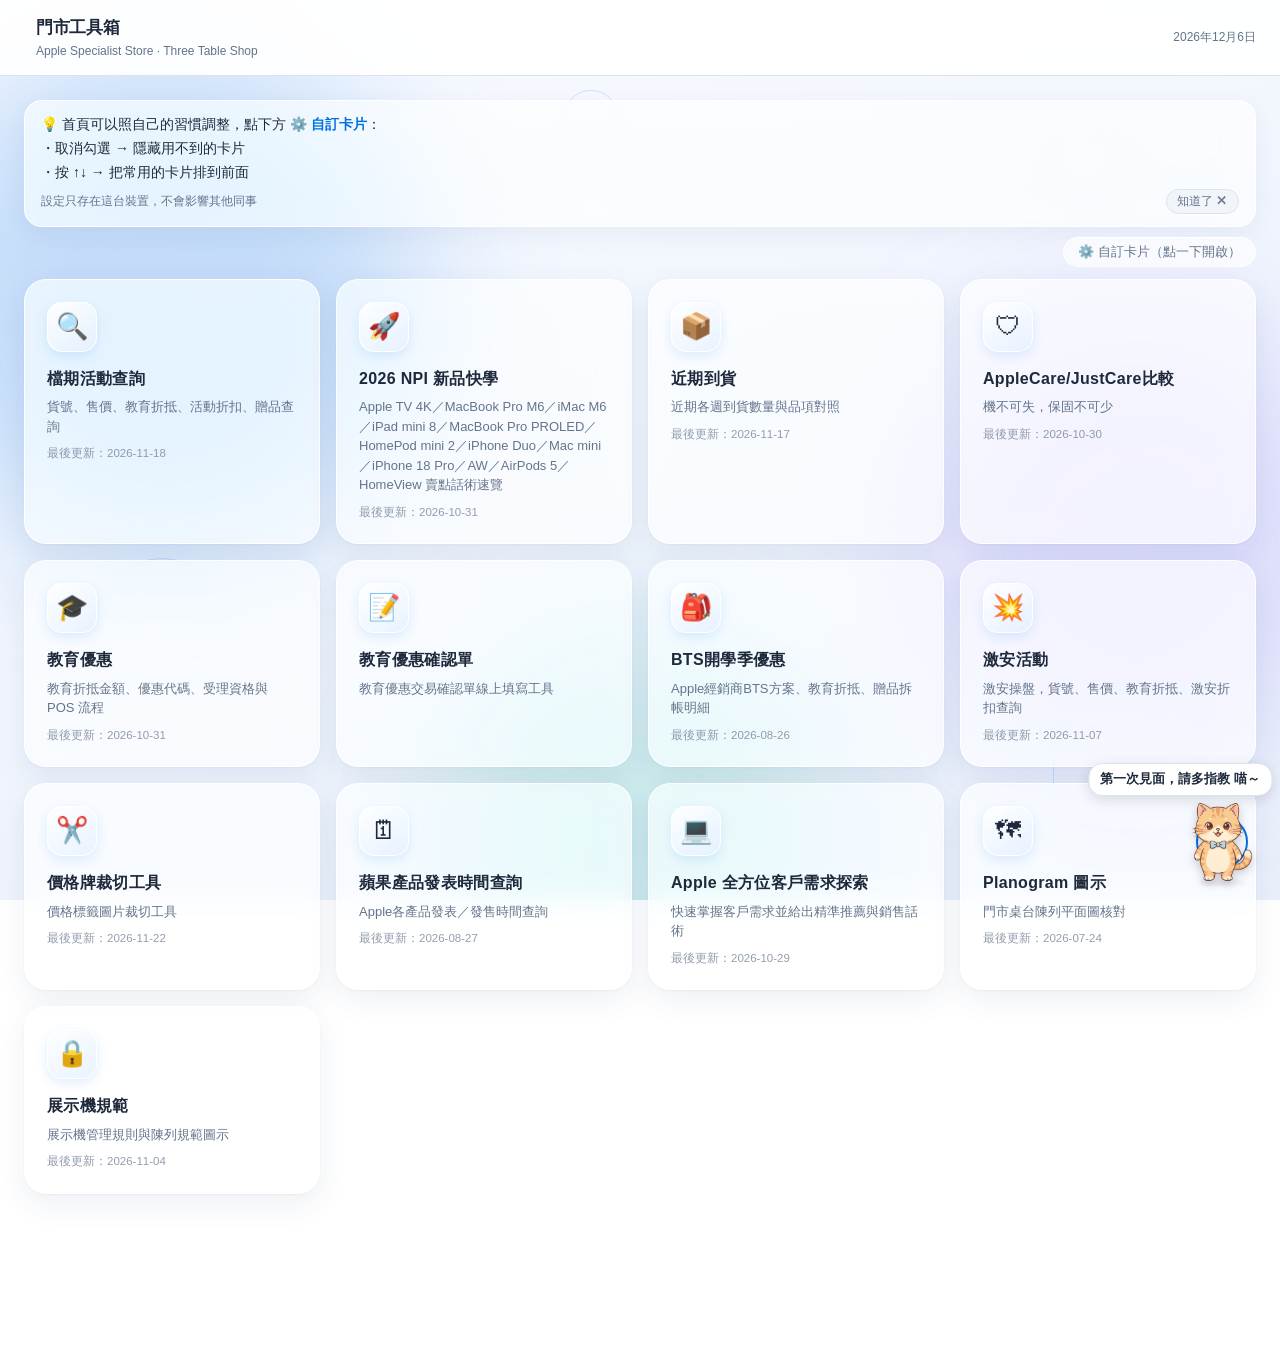
==== index.html @ 6db01f41 "寵物新增「情緒釋放」遊戲（選壓力、色調轉換、釋放後呼吸引導）" ====
<!DOCTYPE html>
<html lang="zh-TW">
<head>
<meta charset="UTF-8">
<meta name="viewport" content="width=device-width, initial-scale=1.0">
<title>門市工具箱</title>
<link rel="stylesheet" href="shared/style.css">
<style>
.cc-tip{background:var(--white);border-radius:14px;padding:12px 16px;box-shadow:0 1px 4px rgba(0,0,0,.06);margin-bottom:10px;font-size:14px;line-height:1.7}
.cc-tip b{color:var(--blue);white-space:nowrap}
.cc-tip-foot{display:flex;justify-content:space-between;align-items:center;gap:10px;margin-top:4px}
.cc-tip-close{flex-shrink:0;border:1.5px solid var(--border);background:var(--light);border-radius:14px;padding:3px 10px;font-size:12px;color:var(--gray);cursor:pointer}
.cc-bar{display:flex;justify-content:flex-end;margin-bottom:12px}
.cc-btn{border:1.5px solid var(--border);background:var(--white);color:var(--gray);border-radius:20px;padding:5px 14px;font-size:13px;cursor:pointer}
.cc-btn:hover{border-color:var(--blue);color:var(--blue)}
.cc-panel{display:none;background:var(--white);border-radius:14px;padding:16px 20px;box-shadow:0 1px 4px rgba(0,0,0,.06);margin-bottom:14px}
.cc-panel.open{display:block}
.cc-list{display:flex;flex-direction:column;gap:2px;margin:10px 0 14px;max-width:480px}
.cc-row{display:flex;align-items:center;gap:6px;padding:4px 0;border-bottom:1px solid var(--border)}
.cc-row label{flex:1;display:flex;align-items:center;gap:8px;font-size:14px;cursor:pointer}
.cc-mv{border:1.5px solid var(--border);background:var(--white);border-radius:8px;width:34px;height:30px;font-size:14px;cursor:pointer;color:var(--gray)}
.cc-mv:disabled{opacity:.3;cursor:default}
.cc-actions{display:flex;gap:10px;align-items:center;flex-wrap:wrap}
.cc-actions button{border:1.5px solid var(--border);background:var(--light);border-radius:8px;padding:5px 14px;font-size:13px;cursor:pointer}
.cc-actions .cc-reset{color:var(--red);border-color:var(--red)}
.cc-note{font-size:12px;color:var(--gray)}
.entry-card{position:relative}
.new-badge{position:absolute;top:14px;right:14px;padding:1px 7px;border-radius:10px;background:var(--red);color:#fff;font-size:11px;font-weight:700}
/* 首頁背景：柔和光暈＋細線幾何（只套用在首頁，不影響其他頁） */
body{background:linear-gradient(160deg,#f8faff,#e9f0fb) fixed}
.bg-deco{position:fixed;inset:0;z-index:-1;pointer-events:none;overflow:hidden}
.bg-deco .blob{position:absolute;border-radius:50%;filter:blur(70px);will-change:transform;animation:bgBlob 26s ease-in-out infinite alternate}
.bg-deco .b1{width:58vmin;height:58vmin;left:-8%;top:4%;background:rgba(0,113,227,.2)}
.bg-deco .b2{width:50vmin;height:50vmin;right:-6%;top:34%;background:rgba(150,120,255,.18);animation-duration:32s;animation-delay:-9s}
.bg-deco .b3{width:44vmin;height:44vmin;left:34%;bottom:-14%;background:rgba(60,200,170,.18);animation-duration:29s;animation-delay:-15s}
@keyframes bgBlob{from{transform:translate(0,0) scale(1)}to{transform:translate(6vmin,-5vmin) scale(1.12)}}
.bg-deco .shape{position:absolute;border:1.5px solid rgba(0,113,227,.16);animation:bgFloat 11s ease-in-out infinite alternate}
.bg-deco .sh1{width:120px;height:120px;border-radius:50%;left:8%;top:62%}
.bg-deco .sh2{width:78px;height:78px;border-radius:22%;right:12%;top:14%;animation-duration:9s;animation-delay:-4s}
.bg-deco .sh3{width:150px;height:150px;border-radius:22%;right:6%;bottom:8%;animation-duration:13s;animation-delay:-7s}
.bg-deco .sh4{width:56px;height:56px;border-radius:50%;left:44%;top:10%;animation-duration:8s;animation-delay:-2s}
@keyframes bgFloat{from{transform:translateY(-12px) rotate(-6deg)}to{transform:translateY(12px) rotate(6deg)}}
@media (prefers-reduced-motion:reduce){.bg-deco .blob,.bg-deco .shape{animation:none}}
@media print{.bg-deco{display:none}}
/* 首頁卡片：霧面玻璃質感（手機退回輕量版，維持捲動順暢） */
.entry-card{background:rgba(255,255,255,.66);-webkit-backdrop-filter:blur(14px) saturate(170%);backdrop-filter:blur(14px) saturate(170%);border:1px solid rgba(255,255,255,.9);border-radius:22px;box-shadow:0 10px 30px rgba(30,60,120,.08),0 1px 3px rgba(30,60,120,.05);transition:transform .2s,box-shadow .2s,background .2s,border-color .2s}
@media (hover:hover){.entry-card:hover{background:rgba(255,255,255,.84);border-color:rgba(0,113,227,.35);transform:translateY(-3px);box-shadow:0 16px 38px rgba(0,113,227,.14),0 2px 6px rgba(30,60,120,.06)}}
.entry-card:active{transform:translateY(-1px) scale(.99)}
.entry-icon{width:50px;height:50px;display:grid;place-items:center;font-size:26px;margin-bottom:14px;border-radius:15px;background:linear-gradient(145deg,rgba(255,255,255,.95),rgba(225,238,255,.75));box-shadow:inset 0 0 0 1px rgba(255,255,255,.9),0 4px 12px rgba(0,113,227,.12)}
.entry-title{letter-spacing:.02em}
.entry-date{opacity:.7}
.cc-tip,.cc-panel{background:rgba(255,255,255,.66);-webkit-backdrop-filter:blur(14px) saturate(170%);backdrop-filter:blur(14px) saturate(170%);border:1px solid rgba(255,255,255,.9);border-radius:18px;box-shadow:0 8px 24px rgba(30,60,120,.06)}
.cc-btn{background:rgba(255,255,255,.66);-webkit-backdrop-filter:blur(10px);backdrop-filter:blur(10px);border-color:rgba(255,255,255,.9)}
.new-badge{box-shadow:0 2px 8px rgba(225,29,72,.3)}
@media (max-width:700px){
  .entry-card,.cc-tip,.cc-panel,.cc-btn{-webkit-backdrop-filter:none;backdrop-filter:none;background:rgba(255,255,255,.92)}
  .bg-deco .blob,.bg-deco .shape{animation:none}
}
</style>
</head>
<body>

<div class="bg-deco" aria-hidden="true"><i class="blob b1"></i><i class="blob b2"></i><i class="blob b3"></i><i class="shape sh1"></i><i class="shape sh2"></i><i class="shape sh3"></i><i class="shape sh4"></i></div>

<div class="hdr">
  <div class="hdr-left">
    <span class="hdr-logo"></span>
    <div>
      <div class="hdr-title">門市工具箱</div>
      <div class="hdr-sub">Apple Specialist Store · Three Table Shop</div>
    </div>
  </div>
  <span class="hdr-date" id="today-date"></span>
</div>

<div class="main">
  <div class="cc-tip" id="cc-tip">💡 首頁可以照自己的習慣調整，點下方 <b>⚙️ 自訂卡片</b>：<br>・取消勾選 → 隱藏用不到的卡片<br>・按 ↑↓ → 把常用的卡片排到前面<div class="cc-tip-foot"><span class="cc-note">設定只存在這台裝置，不會影響其他同事</span><button type="button" class="cc-tip-close" id="cc-tip-close" aria-label="關閉說明，之後不再顯示">知道了 ✕</button></div></div>
  <div class="cc-bar"><button class="cc-btn" id="cc-toggle" type="button" aria-expanded="false" aria-controls="cc-panel">⚙️ 自訂卡片（點一下開啟）</button></div>
  <div class="cc-panel" id="cc-panel">
    <strong>選擇要顯示的卡片・用 ↑↓ 調整順序</strong>
    <div class="cc-list" id="cc-list"></div>
    <div class="cc-actions">
      <button type="button" class="cc-reset" id="cc-reset">↩ 還原預設（全部顯示＋原始順序）</button>
      <span class="cc-note">設定只存在這台裝置的瀏覽器，不影響其他同事</span>
    </div>
  </div>
  <div class="entry-grid">
    <a class="entry-card" href="search.html">
      <div class="entry-icon">🔍</div>
      <div class="entry-title">檔期活動查詢</div>
      <div class="entry-desc">貨號、售價、教育折抵、活動折扣、贈品查詢</div>
      <div class="entry-date">最後更新：2026-11-18</div>
    </a>
    <a class="entry-card" href="npi.html">
      <div class="entry-icon">🚀</div>
      <div class="entry-title">2026 NPI 新品快學</div>
      <div class="entry-desc" id="npi-desc">HomePod mini 2／MacBook Pro M6／iMac M6／iPad mini 8／MacBook Pro PROLED／Apple TV 4K 等新品賣點話術速覽</div>
      <div class="entry-date">最後更新：2026-10-31</div>
    </a>
    <!-- 優惠活動入口已隱藏（內容已整合進檔期活動查詢），activity.html 與資料保留；要恢復把下面註解拿掉
    <a class="entry-card" href="activity.html">
      <div class="entry-icon">🏷</div>
      <div class="entry-title">優惠活動</div>
      <div class="entry-desc">目前檔期促銷活動、現折金額、贈品明細</div>
      <div class="entry-date">最後更新：2026-10-31</div>
    </a>
    -->
    <a class="entry-card" href="arrivals.html">
      <div class="entry-icon">📦</div>
      <div class="entry-title">近期到貨</div>
      <div class="entry-desc">近期各週到貨數量與品項對照</div>
      <div class="entry-date">最後更新：2026-11-17</div>
    </a>
    <a class="entry-card" href="https://magicbrian1206-maker.github.io/applecare/" target="_blank" rel="noopener">
      <div class="entry-icon">🛡</div>
      <div class="entry-title">AppleCare/JustCare比較</div>
      <div class="entry-desc">機不可失，保固不可少</div>
      <div class="entry-date">最後更新：2026-10-17</div>
    </a>
    <a class="entry-card" href="edu.html">
      <div class="entry-icon">🎓</div>
      <div class="entry-title">教育優惠</div>
      <div class="entry-desc">教育折抵金額、優惠代碼、受理資格與 POS 流程</div>
      <div class="entry-date">最後更新：2026-10-31</div>
    </a>
    <a class="entry-card" href="https://edu-form.daisy0214yeh.workers.dev" target="_blank" rel="noopener">
      <div class="entry-icon">📝</div>
      <div class="entry-title">教育優惠確認單</div>
      <div class="entry-desc">教育優惠交易確認單線上填寫工具</div>
    </a>
    <a class="entry-card" href="bts.html">
      <div class="entry-icon">🎒</div>
      <div class="entry-title">BTS開學季優惠</div>
      <div class="entry-desc">Apple經銷商BTS方案、教育折抵、贈品拆帳明細</div>
      <div class="entry-date">最後更新：2026-08-26</div>
    </a>
    <a class="entry-card" href="jiaan.html">
      <div class="entry-icon">💥</div>
      <div class="entry-title">激安活動</div>
      <div class="entry-desc">激安操盤，貨號、售價、教育折抵、激安折扣查詢</div>
      <div class="entry-date">最後更新：2026-10-31</div>
    </a>
    <a class="entry-card" href="https://z0910861851.github.io/price-tag-crop/" target="_blank" rel="noopener">
      <div class="entry-icon">✂️</div>
      <div class="entry-title">價格牌裁切工具</div>
      <div class="entry-desc">價格標籤圖片裁切工具</div>
      <div class="entry-date">最後更新：2026-10-14</div>
    </a>
    <a class="entry-card" href="https://muska126-gif.github.io/Apple-Product-Release-Tool/" target="_blank" rel="noopener">
      <div class="entry-icon">🗓</div>
      <div class="entry-title">蘋果產品發表時間查詢</div>
      <div class="entry-desc">Apple各產品發表／發售時間查詢</div>
      <div class="entry-date">最後更新：2026-08-27</div>
    </a>
    <a class="entry-card" href="https://muska126-gif.github.io/mac-sales-advisor/" target="_blank" rel="noopener">
      <div class="entry-icon">💻</div>
      <div class="entry-title">Apple 全方位客戶需求探索</div>
      <div class="entry-desc">快速掌握客戶需求並給出精準推薦與銷售話術</div>
      <div class="entry-date">最後更新：2026-10-16</div>
    </a>
    <a class="entry-card" href="planogram.html">
      <div class="entry-icon">🗺</div>
      <div class="entry-title">Planogram 圖示</div>
      <div class="entry-desc">門市桌台陳列平面圖核對</div>
      <div class="entry-date">最後更新：2026-11-04</div>
    </a>
    <a class="entry-card" href="security.html">
      <div class="entry-icon">🔒</div>
      <div class="entry-title">展示機規範</div>
      <div class="entry-desc">展示機管理規則與陳列規範圖示</div>
      <div class="entry-date">最後更新：2026-09-16</div>
    </a>
  </div>
</div>

<script src="shared/npi-timeline.js?v=20261029"></script>
<script>
// 新品快學卡片說明：依 shared/npi-timeline.js 的發售順序，只列還沒發售的（全部都已發售就列全部；讀不到就沿用上面寫死的文字）
try {
  var npiEl = document.getElementById('npi-desc');
  if (npiEl && typeof npiSortedTimeline === 'function')
    (function(){
      var all = npiSortedTimeline();
      var soon = all.filter(function(t){ return t.launch && npiStatus(t).text !== '已發售'; });  // 只列還沒發售的
      var list = soon.length ? soon : all;
      npiEl.textContent = list.map(function(t){ return t.short || t.name; }).join('／') + (soon.length ? ' 等新品賣點話術速覽' : ' 賣點話術速覽');
    })();
} catch(e) {}
document.getElementById('today-date').textContent =
  new Date().toLocaleDateString('zh-TW', {year:'numeric', month:'long', day:'numeric'});

// ── 卡片開關＋排序（localStorage，key = 卡片連結；存「隱藏清單」與「自訂順序」，新增卡片預設顯示、排在最後）──
(function(){
  var HKEY='toolbox-hidden-cards',OKEY='toolbox-card-order';
  var grid=document.querySelector('.entry-grid');
  var cards=[].slice.call(grid.querySelectorAll('.entry-card'));
  function load(k){try{return JSON.parse(localStorage.getItem(k))||[]}catch(e){return []}}
  function save(k,a){try{a.length?localStorage.setItem(k,JSON.stringify(a)):localStorage.removeItem(k)}catch(e){}}
  function id(c){return c.getAttribute('href')}
  function byId(x){for(var i=0;i<cards.length;i++)if(id(cards[i])===x)return cards[i]}
  // 目前順序：有存過的照存的（已下架的略過），其餘（含新卡片）照原始順序接在後面
  function ordered(){
    var saved=load(OKEY),out=[];
    if(saved.length){saved.forEach(function(x){var c=byId(x);if(c&&out.indexOf(c)<0)out.push(c)})}
    cards.forEach(function(c){if(out.indexOf(c)<0)out.push(c)});
    return out;
  }
  var list=document.getElementById('cc-list');
  function move(x,d){
    var o=ordered().map(id),i=o.indexOf(x),j=i+d;
    if(i<0||j<0||j>=o.length)return;
    o[i]=o[j];o[j]=x;save(OKEY,o);apply();
  }
  function apply(){
    var h=load(HKEY),o=ordered();
    list.innerHTML='';
    o.forEach(function(c,i){
      grid.appendChild(c);
      c.style.display=h.indexOf(id(c))>-1?'none':'';
      var row=document.createElement('div'),l=document.createElement('label'),cb=document.createElement('input');
      row.className='cc-row';cb.type='checkbox';cb.value=id(c);cb.checked=h.indexOf(id(c))<0;
      cb.onchange=function(){
        var hh=load(HKEY).filter(function(x){return x!==cb.value});
        if(!cb.checked)hh.push(cb.value);
        save(HKEY,hh);apply();
      };
      l.appendChild(cb);
      l.appendChild(document.createTextNode(c.querySelector('.entry-icon').textContent+' '+c.querySelector('.entry-title').textContent));
      row.appendChild(l);
      [['↑',-1],['↓',1]].forEach(function(b){
        var btn=document.createElement('button');
        btn.type='button';btn.className='cc-mv';btn.textContent=b[0];
        btn.setAttribute('aria-label',(b[1]<0?'上移 ':'下移 ')+c.querySelector('.entry-title').textContent);
        btn.disabled=(b[1]<0&&i===0)||(b[1]>0&&i===o.length-1);
        btn.onclick=function(){move(id(c),b[1])};
        row.appendChild(btn);
      });
      list.appendChild(row);
    });
  }
  document.getElementById('cc-toggle').onclick=function(){
    var open=document.getElementById('cc-panel').classList.toggle('open');
    this.textContent=open?'⚙️ 自訂卡片（再點一下收起）':'⚙️ 自訂卡片（點一下開啟）';
    this.setAttribute('aria-expanded',open);
  };
  // 說明區塊：按「知道了 ✕」後這台裝置不再顯示；按「還原預設」會再出現
  var TKEY='toolbox-tip-dismissed',tip=document.getElementById('cc-tip');
  function tipSeen(){try{return localStorage.getItem(TKEY)==='1'}catch(e){return false}}
  if(tipSeen())tip.style.display='none';
  document.getElementById('cc-tip-close').onclick=function(){try{localStorage.setItem(TKEY,'1')}catch(e){}tip.style.display='none'};
  document.getElementById('cc-reset').onclick=function(){save(HKEY,[]);save(OKEY,[]);try{localStorage.removeItem(TKEY)}catch(e){}tip.style.display='';apply()};
  apply();
})();
// ── 卡片「最後更新」日期＋「新更新」標記：讀 updates.json（由 GitHub Action 自動產生）；讀不到就沿用卡片上寫的日期 ──
fetch('updates.json',{cache:'no-cache'}).then(function(r){return r.ok?r.json():{}}).then(function(u){
  var NEW_DAYS=3,now=new Date();now.setHours(0,0,0,0);
  document.querySelectorAll('.entry-card').forEach(function(c){
    var d=u[c.getAttribute('href')];if(!d)return;
    var el=c.querySelector('.entry-date');
    if(!el){el=document.createElement('div');el.className='entry-date';c.appendChild(el)}
    el.textContent='最後更新：'+d;
    var days=(now-new Date(d+'T00:00:00'))/864e5;
    if(days<=NEW_DAYS){var b=document.createElement('span');b.className='new-badge';b.textContent='新更新';c.appendChild(b)}
  });
}).catch(function(){});
// ── 首頁瀏覽統計（同一分頁只算一次；只送卡片連結與名稱，用來算點擊率與列出零點擊卡片）──
(function(){
  if(!navigator.sendBeacon)return;
  try{if(sessionStorage.getItem('toolbox-view'))return;sessionStorage.setItem('toolbox-view','1')}catch(e){}
  var l=[].map.call(document.querySelectorAll('.entry-card'),function(c){return {c:c.getAttribute('href'),t:c.querySelector('.entry-title').textContent}});
  try{navigator.sendBeacon('https://store-click-stats.tksqftksqf.workers.dev/view',JSON.stringify({cards:l}))}catch(err){}
})();
// ── 卡片點擊統計（只送卡片連結與名稱，不含任何個資）──
document.querySelector('.entry-grid').addEventListener('click',function(e){
  var c=e.target.closest('.entry-card');
  if(!c||!navigator.sendBeacon)return;
  try{navigator.sendBeacon('https://store-click-stats.tksqftksqf.workers.dev/hit',JSON.stringify({c:c.getAttribute('href'),t:c.querySelector('.entry-title').textContent}))}catch(err){}
});
</script>
<script src="shared/pet.js?v=20261127h"></script>
</body>
</html>
---- shared/style.css ----
:root {
  --bg: #f5f7fa;
  --white: #ffffff;
  --text: #1e293b;
  --gray: #64748b;
  --border: #dde3ed;
  --light: #f1f5f9;
  --blue: #0071e3;
  --blue-bg: #e8f2ff;
  --green: #059669;
  --green-bg: #d1fae5;
  --red: #e11d48;
  --red-bg: #ffe4e6;
  --orange: #d97706;
  --orange-bg: #fef3c7;
  --purple: #7c3aed;
  --purple-bg: #ede9fe;
}
*{box-sizing:border-box;margin:0;padding:0}
body{font-family:-apple-system,BlinkMacSystemFont,"SF Pro Text","Helvetica Neue",sans-serif;background:var(--bg);color:var(--text);font-size:15px;line-height:1.6}

/* Header */
.hdr{background:rgba(255,255,255,.92);backdrop-filter:blur(20px);-webkit-backdrop-filter:blur(20px);border-bottom:1px solid var(--border);padding:14px 24px;display:flex;align-items:center;justify-content:space-between;position:sticky;top:0;z-index:100}
.hdr-left{display:flex;align-items:center;gap:12px}
.hdr-logo{font-size:22px;line-height:1}
.hdr-title{font-size:17px;font-weight:700;letter-spacing:-.3px}
.hdr-sub{font-size:12px;color:var(--gray);margin-top:1px}
.hdr-date{font-size:12px;color:var(--gray)}
.hdr-right{display:flex;flex-direction:column;align-items:flex-end;gap:3px}
.hdr-updated{font-size:11px;color:var(--gray)}

/* Main */
.main{max-width:1600px;margin:0 auto;padding:24px 24px 60px}

/* Section header */
.sec-hdr{display:flex;align-items:center;gap:10px;margin-bottom:16px}
.sec-title{font-size:18px;font-weight:700}
.sec-sub{font-size:13px;color:var(--gray)}

/* Cards */
.card{background:var(--white);border-radius:14px;padding:20px 22px;box-shadow:0 1px 4px rgba(0,0,0,.06);margin-bottom:14px}
.card-title{font-size:14px;font-weight:700;margin-bottom:14px;display:flex;align-items:center;gap:8px}
.card-title-icon{width:28px;height:28px;border-radius:8px;display:flex;align-items:center;justify-content:center;font-size:15px;flex-shrink:0}

/* Badge */
.badge{display:inline-flex;align-items:center;gap:4px;padding:3px 9px;border-radius:6px;font-size:12px;font-weight:600}
.badge-green{background:var(--green-bg);color:var(--green)}
.badge-red{background:var(--red-bg);color:var(--red)}
.badge-blue{background:var(--blue-bg);color:var(--blue)}
.badge-orange{background:var(--orange-bg);color:var(--orange)}
.badge-gray{background:var(--light);color:var(--gray)}

/* File card (used by security.html Google Drive link) */
.file-card{display:flex;align-items:center;gap:14px;padding:14px 18px;background:var(--white);border-radius:12px;border:1.5px solid var(--border);margin-bottom:10px;text-decoration:none;color:var(--text);transition:border-color .13s}
.file-card:hover{border-color:var(--blue)}
.file-icon{font-size:28px;flex-shrink:0}
.file-info{flex:1}
.file-name{font-size:14px;font-weight:600}
.file-desc{font-size:12px;color:var(--gray);margin-top:2px}
.file-size{font-size:11px;color:var(--gray);flex-shrink:0}

/* Planogram / expandable image cards */
.plan-card{background:var(--white);border-radius:14px;overflow:hidden;box-shadow:0 1px 4px rgba(0,0,0,.06);margin-bottom:10px}
.plan-hdr{display:flex;align-items:center;justify-content:space-between;padding:14px 20px;cursor:pointer;user-select:none;border-bottom:1px solid var(--border)}
.plan-hdr:hover{background:var(--light)}
.plan-label{font-size:14px;font-weight:700}
.plan-toggle{font-size:12px;color:var(--gray)}
.plan-body{padding:0}
.plan-img{width:100%;display:block;image-rendering:auto}
.plan-ctrl{display:flex;align-items:center;gap:8px;margin-bottom:14px}
.plan-ctrl label{font-size:12px;font-weight:600;color:var(--gray)}
.plan-ctrl select{padding:6px 12px;border-radius:20px;border:1.5px solid var(--border);background:var(--white);color:var(--text);font-size:12px;font-weight:600;font-family:inherit;cursor:pointer}
.btn-sm{padding:6px 14px;border-radius:20px;border:1.5px solid var(--border);background:var(--white);color:var(--text);font-size:12px;font-weight:600;cursor:pointer;font-family:inherit;transition:all .13s}
.btn-sm:hover{background:var(--light)}

.empty{text-align:center;padding:40px;color:var(--gray);font-size:14px}

.upload-overlay{position:fixed;inset:0;background:rgba(0,0,0,.4);display:flex;align-items:center;justify-content:center;z-index:200;padding:20px}
.upload-modal{background:var(--white);border-radius:16px;padding:24px;max-width:560px;width:100%;max-height:85vh;overflow-y:auto}
.upload-modal-title{font-size:15px;font-weight:700;margin-bottom:16px}
.upload-row{display:flex;flex-direction:column;gap:6px;margin-bottom:12px}
.upload-row label{font-size:12px;font-weight:600;color:var(--gray)}
.upload-row input[type="password"]{padding:10px 12px;border-radius:10px;border:1.5px solid var(--border);font-size:14px;font-family:inherit}
.upload-msg{font-size:12px;color:var(--gray);min-height:16px;margin-bottom:10px}
.upload-slot{display:flex;align-items:center;justify-content:space-between;gap:10px;padding:10px 0;border-bottom:1px solid var(--light)}
.upload-slot-label{font-size:12.5px;flex:1}
.upload-slot input[type="file"]{font-size:11px;max-width:150px}
.upload-thumb{width:64px;height:64px;object-fit:cover;border-radius:8px;border:1px solid var(--border);flex-shrink:0}
.upload-zone-input{flex:1;padding:8px 10px;border-radius:8px;border:1.5px solid var(--border);font-size:12.5px;font-family:inherit}
.upload-skip-label{font-size:11px;color:var(--gray);display:flex;align-items:center;gap:4px;flex-shrink:0;white-space:nowrap}
.upload-actions{display:flex;justify-content:flex-end;gap:8px;margin-top:14px}
.search-thead-th{background:var(--light)}

/* Entry page (toolbox home) */
.entry-grid{display:grid;grid-template-columns:repeat(auto-fill,minmax(260px,1fr));gap:16px}
.entry-card{display:block;background:var(--white);border-radius:16px;padding:22px;box-shadow:0 1px 4px rgba(0,0,0,.06);text-decoration:none;color:var(--text);border:1.5px solid transparent;transition:all .15s}
.entry-card:hover{border-color:var(--blue);transform:translateY(-2px)}
.entry-icon{font-size:30px;margin-bottom:12px}
.entry-title{font-size:16px;font-weight:700;margin-bottom:6px}
.entry-desc{font-size:13px;color:var(--gray);line-height:1.5}
.entry-date{font-size:11.5px;color:var(--gray);opacity:.8;margin-top:8px}

@media(max-width:768px){.main{padding:14px 12px 60px}.hdr{padding:12px 14px}.two-col-grid{grid-template-columns:1fr!important}}

/* Search results table -> stacked cards on narrow screens (手機閱讀性) */
@media(max-width:700px){
  .search-table-wrap{overflow:visible!important}
  .search-table thead{display:none!important}
  .search-table,.search-table tbody{display:block!important;width:100%!important}
  .search-table tr.search-row{display:block!important;width:100%!important;border:1px solid var(--border);border-radius:12px;margin:0 2px 12px;box-shadow:0 1px 3px rgba(0,0,0,.05);overflow:hidden;background:var(--white)!important}
  .search-table tr.search-group-row{display:block!important;width:100%!important;border:none;box-shadow:none;margin:18px 2px 8px;background:transparent!important}
  .search-table tr.search-group-row td{display:block!important;padding:4px 2px!important}
  .search-table tr.search-row td{display:flex!important;justify-content:space-between;align-items:center;gap:14px;width:100%!important;padding:11px 14px!important;border-bottom:1px solid var(--light);white-space:normal!important}
  .search-table tr.search-row td:last-child{border-bottom:none}
  .search-table tr.search-row td[data-label]::before{content:attr(data-label);font-size:11px;font-weight:700;color:var(--gray);text-transform:uppercase;letter-spacing:.4px;flex-shrink:0}
  .search-table tr.search-row td[data-label="貨號"]{font-size:17px}
  .search-table tr.search-row td[data-label="活動折扣"]{max-width:none!important;width:auto!important}
}
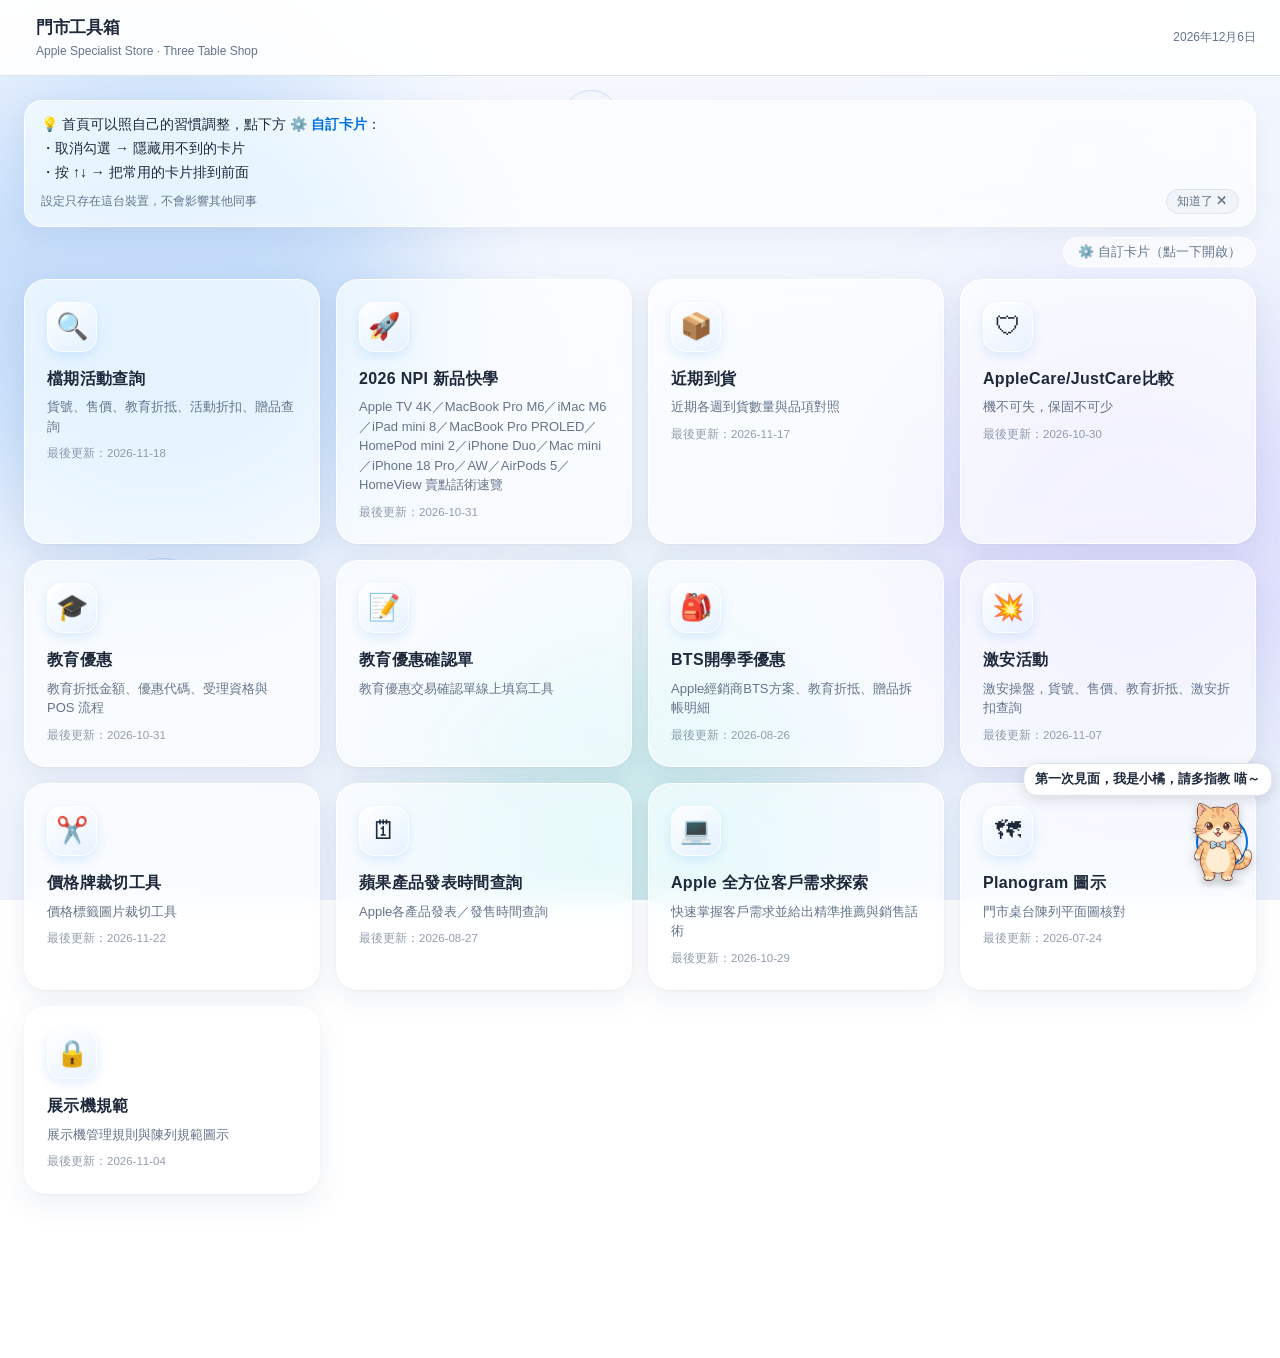
==== commit aa53d7e9: "寵物新增驚驚、花花兩個角色，貓咪改名小橘、小黑；選單改玻璃樣式、遊戲排最前；摸摸每次進入+1；離開每小時-30" ====
--- a/index.html
+++ b/index.html
@@ -277,6 +277,6 @@
   try{navigator.sendBeacon('https://store-click-stats.tksqftksqf.workers.dev/hit',JSON.stringify({c:c.getAttribute('href'),t:c.querySelector('.entry-title').textContent}))}catch(err){}
 });
 </script>
-<script src="shared/pet.js?v=20261127h"></script>
+<script src="shared/pet.js?v=20261127p"></script>
 </body>
 </html>
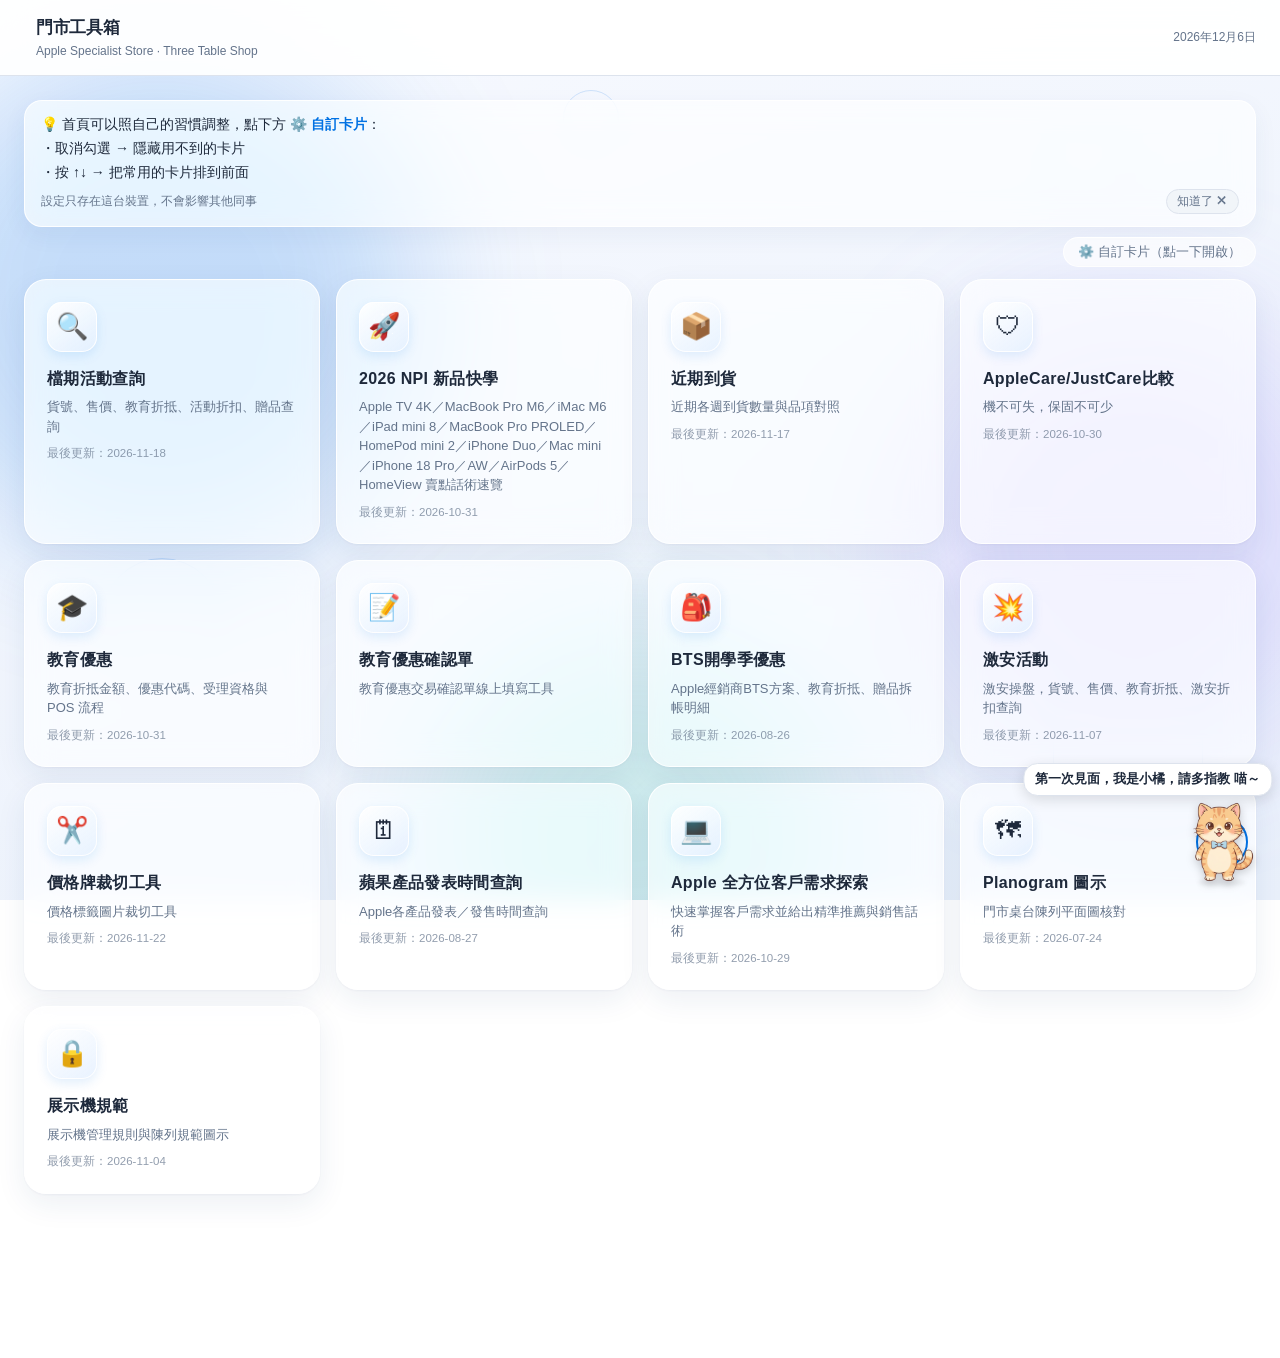
==== commit 8b4583e4: "寵物新增姿勢圖（小橘、小黑、驚驚：開心／睡覺／被摸／低心情）與姿勢切換，第一次使用用正常站姿" ====
--- a/index.html
+++ b/index.html
@@ -277,6 +277,6 @@
   try{navigator.sendBeacon('https://store-click-stats.tksqftksqf.workers.dev/hit',JSON.stringify({c:c.getAttribute('href'),t:c.querySelector('.entry-title').textContent}))}catch(err){}
 });
 </script>
-<script src="shared/pet.js?v=20261127p"></script>
+<script src="shared/pet.js?v=20261127t"></script>
 </body>
 </html>
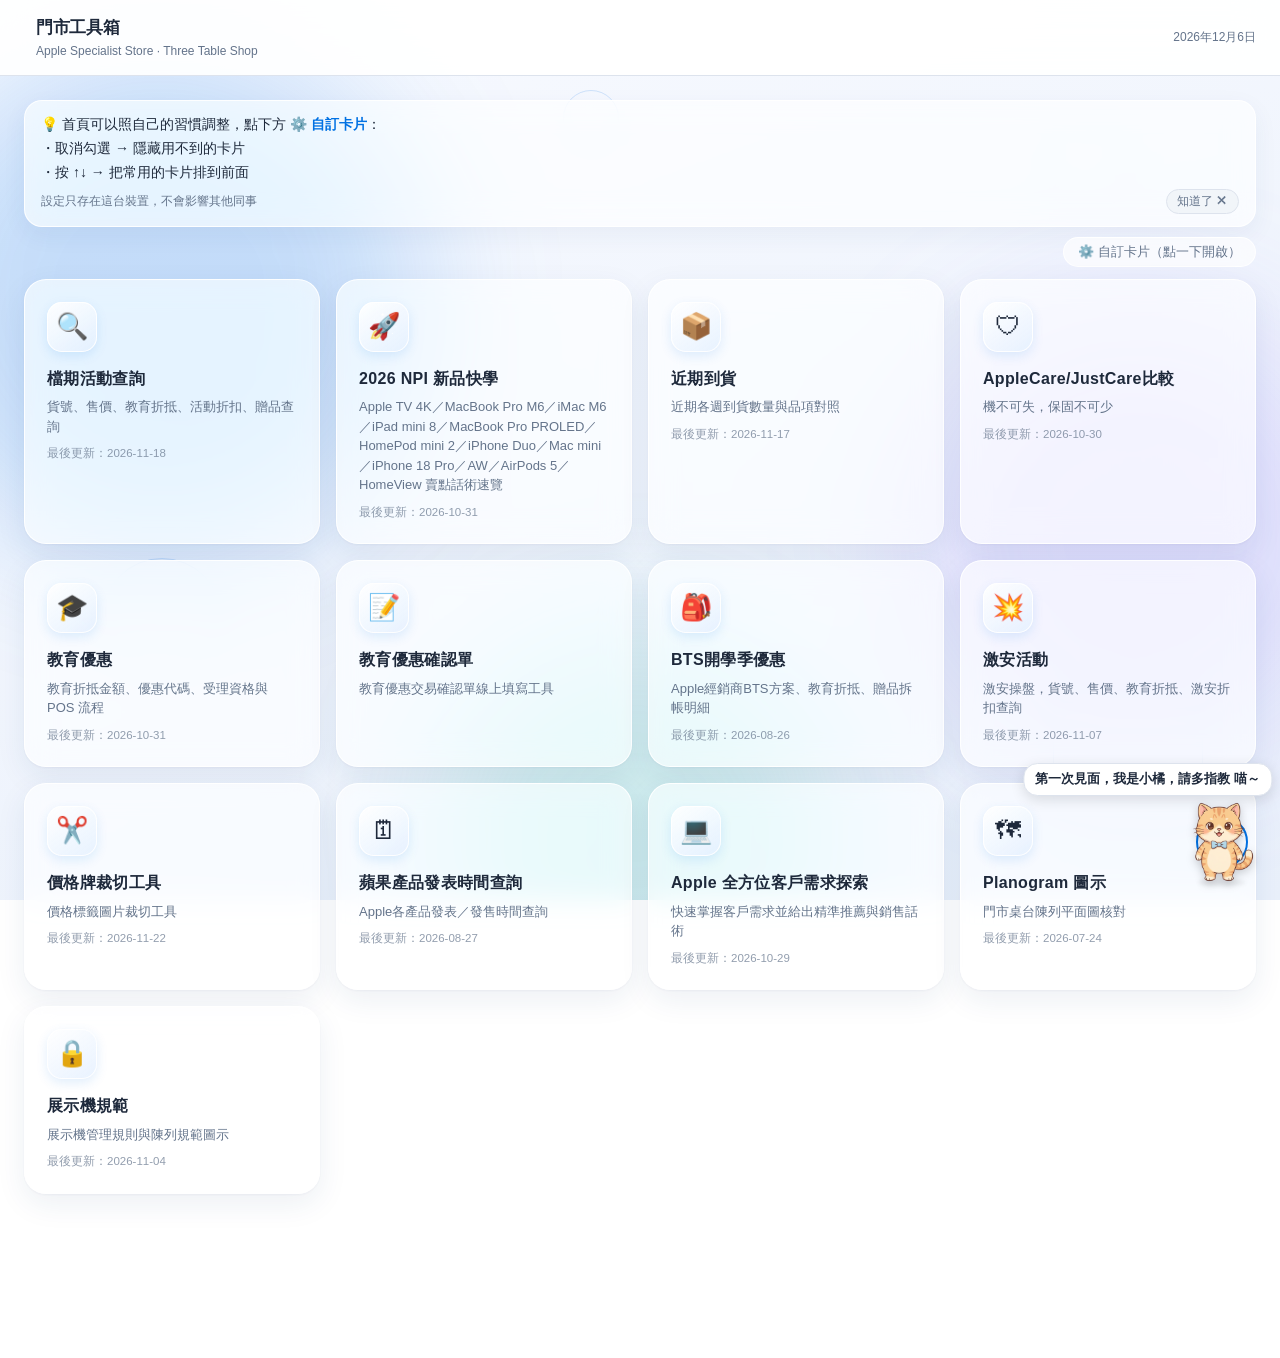
==== commit fd12520a: "寵物遊戲面板改玻璃風格、接食物改為「天降業績」（3C 產品與錢錢）、說話細節多樣化" ====
--- a/index.html
+++ b/index.html
@@ -277,6 +277,6 @@
   try{navigator.sendBeacon('https://store-click-stats.tksqftksqf.workers.dev/hit',JSON.stringify({c:c.getAttribute('href'),t:c.querySelector('.entry-title').textContent}))}catch(err){}
 });
 </script>
-<script src="shared/pet.js?v=20261127t"></script>
+<script src="shared/pet.js?v=20261127z"></script>
 </body>
 </html>
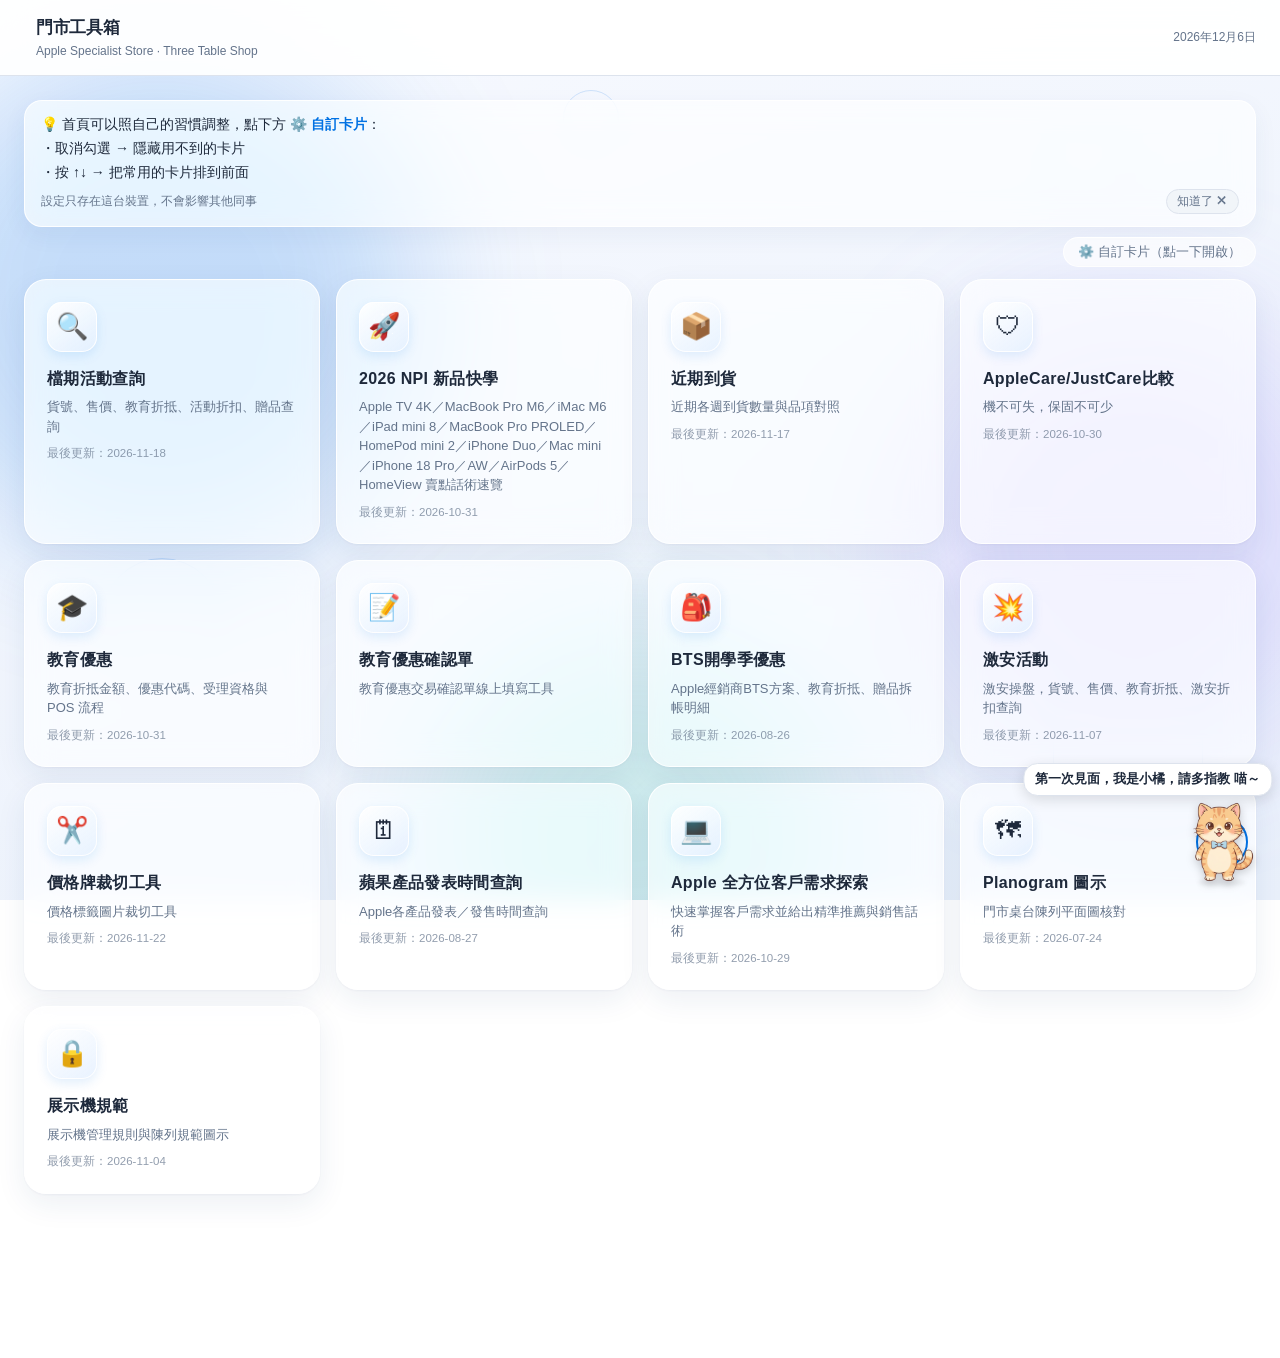
==== commit b9528a4a: "寵物新增「今日運勢」搖籤遊戲；心情值改稱友好值並加入互動引導提示" ====
--- a/index.html
+++ b/index.html
@@ -277,6 +277,6 @@
   try{navigator.sendBeacon('https://store-click-stats.tksqftksqf.workers.dev/hit',JSON.stringify({c:c.getAttribute('href'),t:c.querySelector('.entry-title').textContent}))}catch(err){}
 });
 </script>
-<script src="shared/pet.js?v=20261127z"></script>
+<script src="shared/pet.js?v=20261128c"></script>
 </body>
 </html>
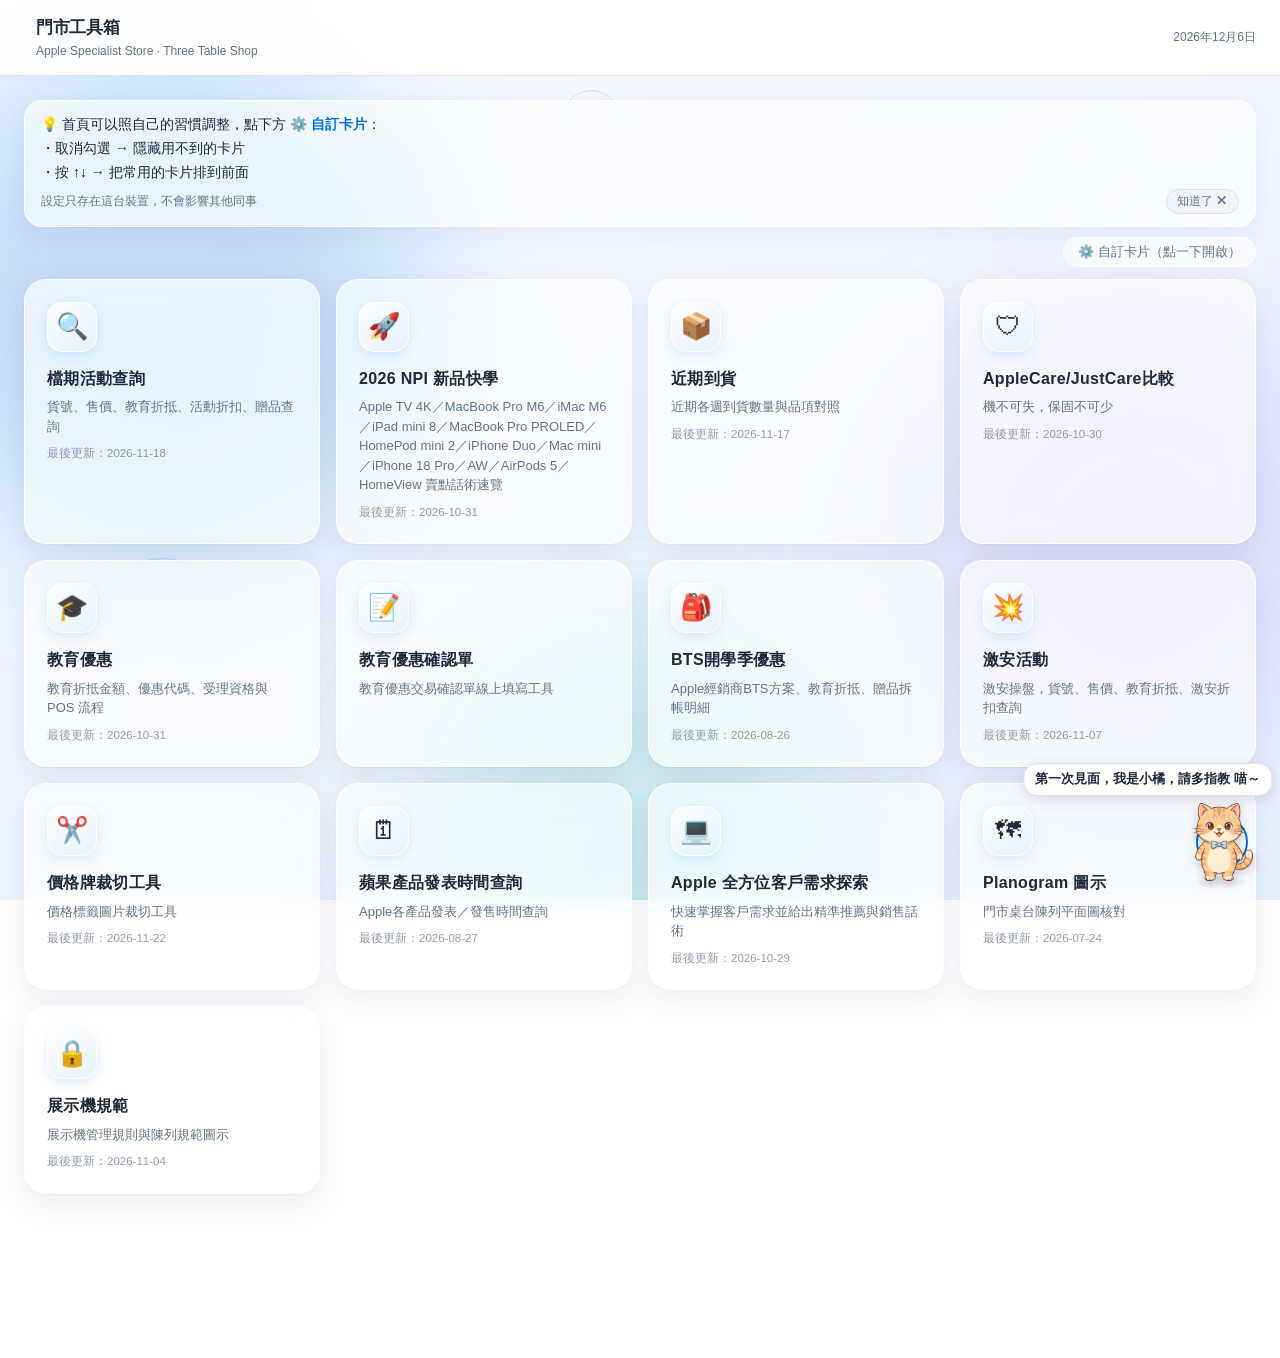
==== commit d29df153: "寵物新增待機小動作、游標微傾斜、低友好值垂頭呼吸；摸摸改回依時間長短加友好值" ====
--- a/index.html
+++ b/index.html
@@ -277,6 +277,6 @@
   try{navigator.sendBeacon('https://store-click-stats.tksqftksqf.workers.dev/hit',JSON.stringify({c:c.getAttribute('href'),t:c.querySelector('.entry-title').textContent}))}catch(err){}
 });
 </script>
-<script src="shared/pet.js?v=20261128c"></script>
+<script src="shared/pet.js?v=20261128e"></script>
 </body>
 </html>
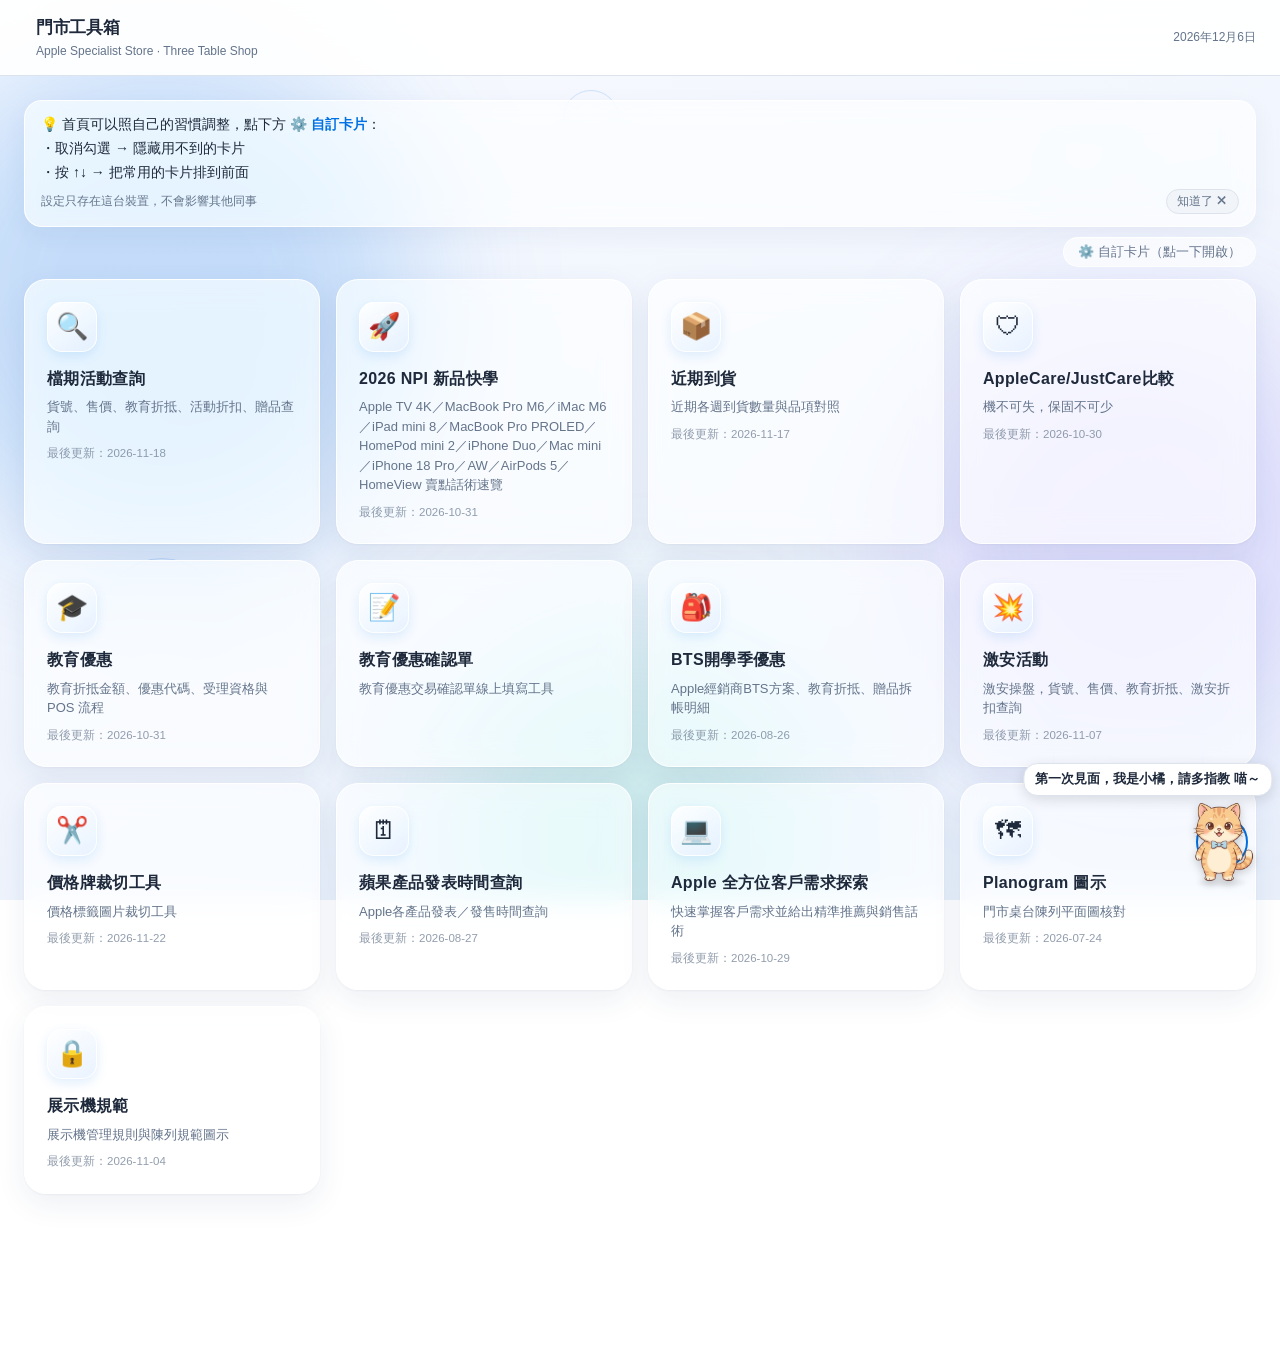
==== commit 6bfbb295: "寵物圖片改 WebP（1MB→250KB）、其餘角色圖改閒置時預載，改善手機載入慢" ====
--- a/index.html
+++ b/index.html
@@ -277,6 +277,6 @@
   try{navigator.sendBeacon('https://store-click-stats.tksqftksqf.workers.dev/hit',JSON.stringify({c:c.getAttribute('href'),t:c.querySelector('.entry-title').textContent}))}catch(err){}
 });
 </script>
-<script src="shared/pet.js?v=20261128e"></script>
+<script src="shared/pet.js?v=20261128f"></script>
 </body>
 </html>
